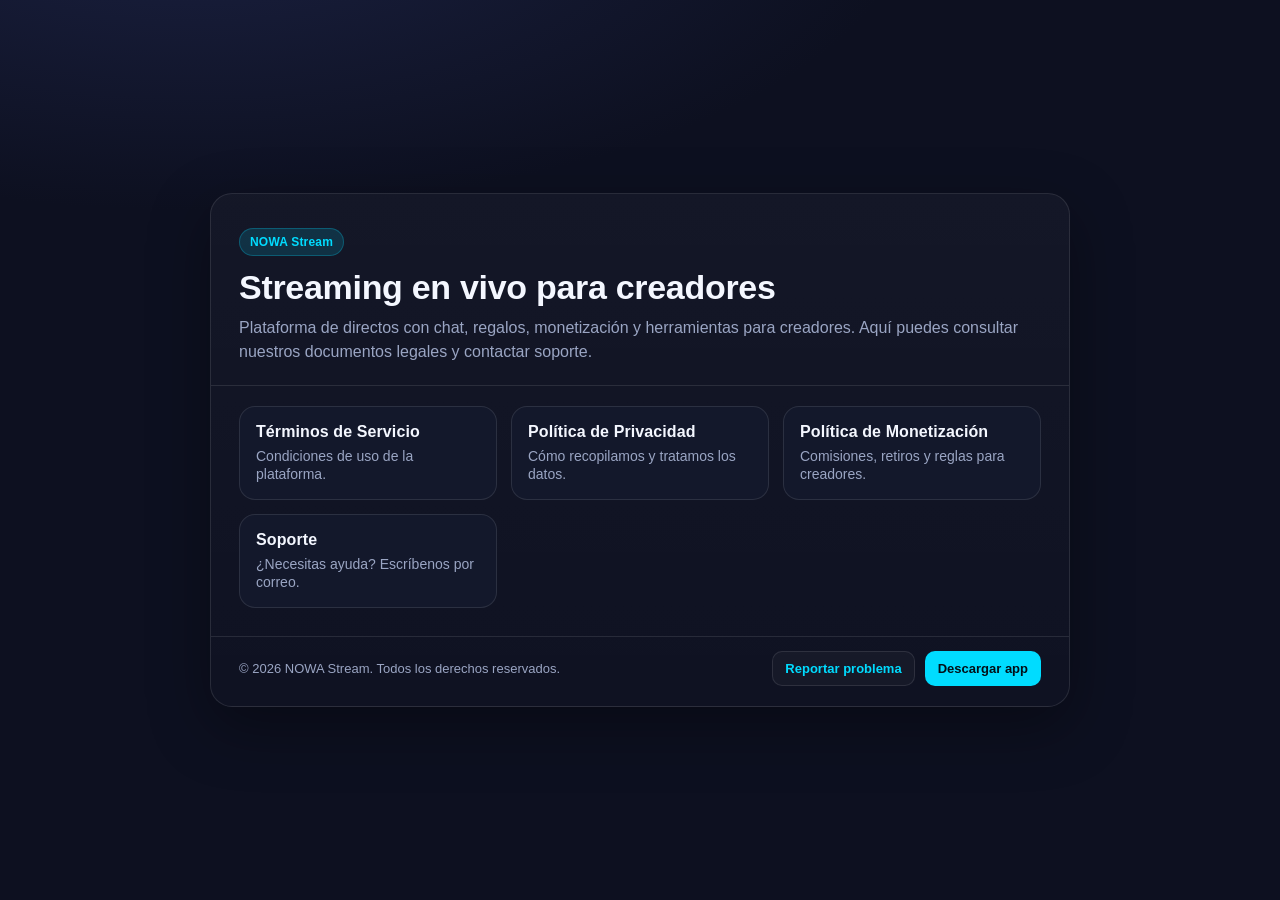
==== index.html @ 2be8fb4d "Add professional homepage index" ====
<!doctype html>
<html lang="es">
<head>
  <meta charset="utf-8" />
  <meta name="viewport" content="width=device-width,initial-scale=1" />
  <meta name="description" content="NOWA Stream - Plataforma de streaming en vivo para creadores." />
  <title>NOWA Stream</title>
  <style>
    :root{
      --bg:#0d1020;
      --panel:#13182b;
      --text:#f4f7ff;
      --muted:#9aa5c3;
      --accent:#00dcff;
      --accent-soft:rgba(0,220,255,.14);
      --stroke:rgba(255,255,255,.10);
    }
    *{box-sizing:border-box}
    html,body{margin:0;padding:0}
    body{
      font-family:-apple-system,BlinkMacSystemFont,"Segoe UI",Roboto,Inter,Helvetica,Arial,sans-serif;
      background:radial-gradient(1200px 500px at 15% -10%, #1a2040 0%, transparent 60%), var(--bg);
      color:var(--text);
      min-height:100vh;
      display:flex;
      align-items:center;
      justify-content:center;
      padding:24px;
    }
    .wrap{
      width:100%;
      max-width:860px;
      background:linear-gradient(180deg, rgba(255,255,255,.03), rgba(255,255,255,.01));
      border:1px solid var(--stroke);
      border-radius:22px;
      box-shadow:0 20px 60px rgba(0,0,0,.35);
      overflow:hidden;
    }
    .hero{
      padding:34px 28px 20px;
      border-bottom:1px solid var(--stroke);
    }
    .badge{
      display:inline-block;
      padding:6px 10px;
      border-radius:999px;
      font-size:12px;
      color:var(--accent);
      background:var(--accent-soft);
      border:1px solid rgba(0,220,255,.25);
      margin-bottom:14px;
      font-weight:600;
      letter-spacing:.2px;
    }
    h1{
      margin:0 0 10px;
      font-size:34px;
      line-height:1.05;
      letter-spacing:-.3px;
    }
    p{
      margin:0;
      color:var(--muted);
      font-size:16px;
      line-height:1.55;
    }
    .grid{
      display:grid;
      grid-template-columns:repeat(auto-fit,minmax(220px,1fr));
      gap:14px;
      padding:20px 28px 28px;
    }
    .card{
      display:block;
      text-decoration:none;
      color:var(--text);
      background:var(--panel);
      border:1px solid var(--stroke);
      border-radius:16px;
      padding:16px;
      transition:.2s ease;
    }
    .card:hover{
      transform:translateY(-2px);
      border-color:rgba(0,220,255,.45);
      box-shadow:0 10px 30px rgba(0,0,0,.25);
    }
    .card h3{
      margin:0 0 6px;
      font-size:16px;
      letter-spacing:.1px;
    }
    .card span{
      color:var(--muted);
      font-size:14px;
    }
    .foot{
      border-top:1px solid var(--stroke);
      padding:14px 28px 20px;
      color:var(--muted);
      font-size:13px;
      display:flex;
      flex-wrap:wrap;
      gap:10px;
      align-items:center;
      justify-content:space-between;
    }
    .foot a{
      color:var(--accent);
      text-decoration:none;
      font-weight:600;
    }
    .actions{
      display:flex;
      gap:10px;
      flex-wrap:wrap;
    }
    .btn{
      text-decoration:none;
      font-size:13px;
      font-weight:700;
      border-radius:10px;
      padding:9px 12px;
      border:1px solid var(--stroke);
      color:var(--text);
      background:rgba(255,255,255,.03);
    }
    .btn.primary{
      background:var(--accent);
      color:#031018;
      border-color:transparent;
    }
  </style>
</head>
<body>
  <main class="wrap">
    <section class="hero">
      <div class="badge">NOWA Stream</div>
      <h1>Streaming en vivo para creadores</h1>
      <p>
        Plataforma de directos con chat, regalos, monetización y herramientas para creadores.
        Aquí puedes consultar nuestros documentos legales y contactar soporte.
      </p>
    </section>

    <section class="grid">
      <a class="card" href="/terms">
        <h3>Términos de Servicio</h3>
        <span>Condiciones de uso de la plataforma.</span>
      </a>

      <a class="card" href="/privacy">
        <h3>Política de Privacidad</h3>
        <span>Cómo recopilamos y tratamos los datos.</span>
      </a>

      <a class="card" href="/monetization-policy">
        <h3>Política de Monetización</h3>
        <span>Comisiones, retiros y reglas para creadores.</span>
      </a>

      <a class="card" href="mailto:support@nowastream.com">
        <h3>Soporte</h3>
        <span>¿Necesitas ayuda? Escríbenos por correo.</span>
      </a>
    </section>

    <footer class="foot">
      <div>© <span id="y"></span> NOWA Stream. Todos los derechos reservados.</div>
      <div class="actions">
        <a class="btn" href="mailto:support@nowastream.com">Reportar problema</a>
        <a class="btn primary" href="#">Descargar app</a>
      </div>
    </footer>
  </main>

  <script>
    document.getElementById("y").textContent = new Date().getFullYear();
  </script>
</body>
</html>
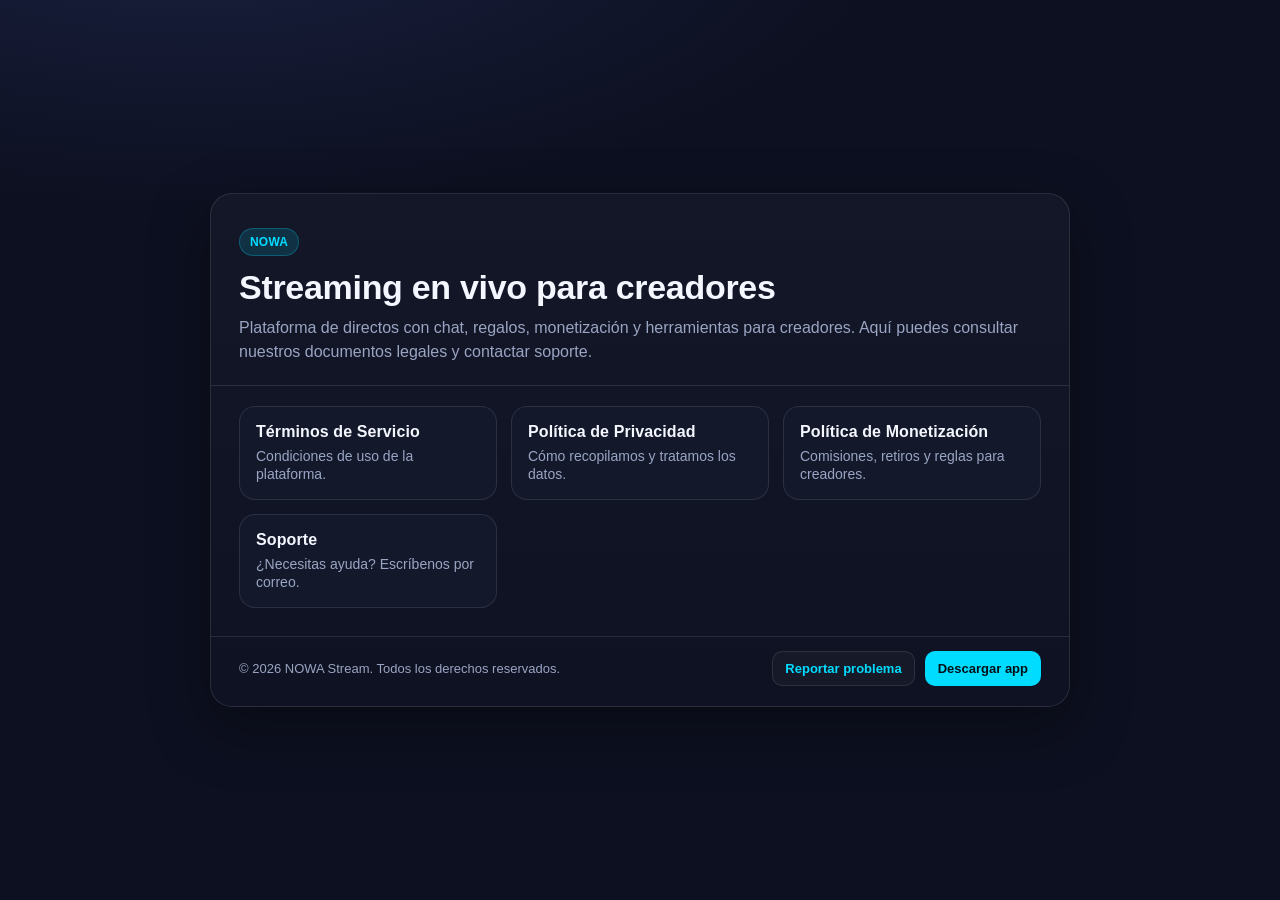
==== commit 5bfa1e20: "Update meta description and badge text in index.html" ====
--- a/index.html
+++ b/index.html
@@ -3,8 +3,8 @@
 <head>
   <meta charset="utf-8" />
   <meta name="viewport" content="width=device-width,initial-scale=1" />
-  <meta name="description" content="NOWA Stream - Plataforma de streaming en vivo para creadores." />
-  <title>NOWA Stream</title>
+  <meta name="description" content="NOWA - Plataforma de streaming en vivo para creadores." />
+  <title>NOWA</title>
   <style>
     :root{
       --bg:#0d1020;
@@ -135,7 +135,7 @@
 <body>
   <main class="wrap">
     <section class="hero">
-      <div class="badge">NOWA Stream</div>
+      <div class="badge">NOWA</div>
       <h1>Streaming en vivo para creadores</h1>
       <p>
         Plataforma de directos con chat, regalos, monetización y herramientas para creadores.
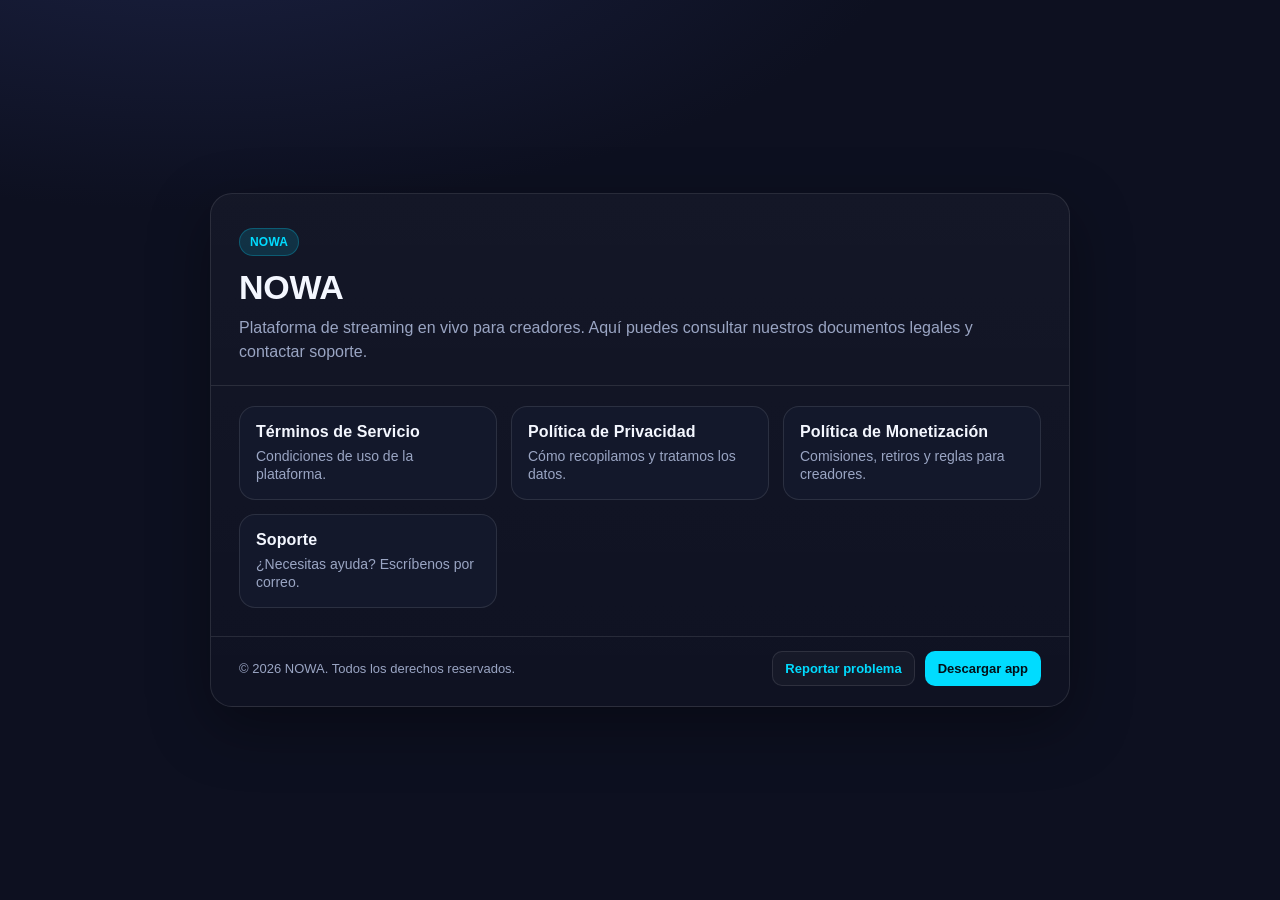
==== commit a21b0365: "Update branding and text in index.html" ====
--- a/index.html
+++ b/index.html
@@ -136,9 +136,9 @@
   <main class="wrap">
     <section class="hero">
       <div class="badge">NOWA</div>
-      <h1>Streaming en vivo para creadores</h1>
+      <h1>NOWA</h1>
       <p>
-        Plataforma de directos con chat, regalos, monetización y herramientas para creadores.
+        Plataforma de streaming en vivo para creadores.
         Aquí puedes consultar nuestros documentos legales y contactar soporte.
       </p>
     </section>
@@ -166,7 +166,7 @@
     </section>
 
     <footer class="foot">
-      <div>© <span id="y"></span> NOWA Stream. Todos los derechos reservados.</div>
+      <div>© <span id="y"></span> NOWA. Todos los derechos reservados.</div>
       <div class="actions">
         <a class="btn" href="mailto:support@nowastream.com">Reportar problema</a>
         <a class="btn primary" href="#">Descargar app</a>
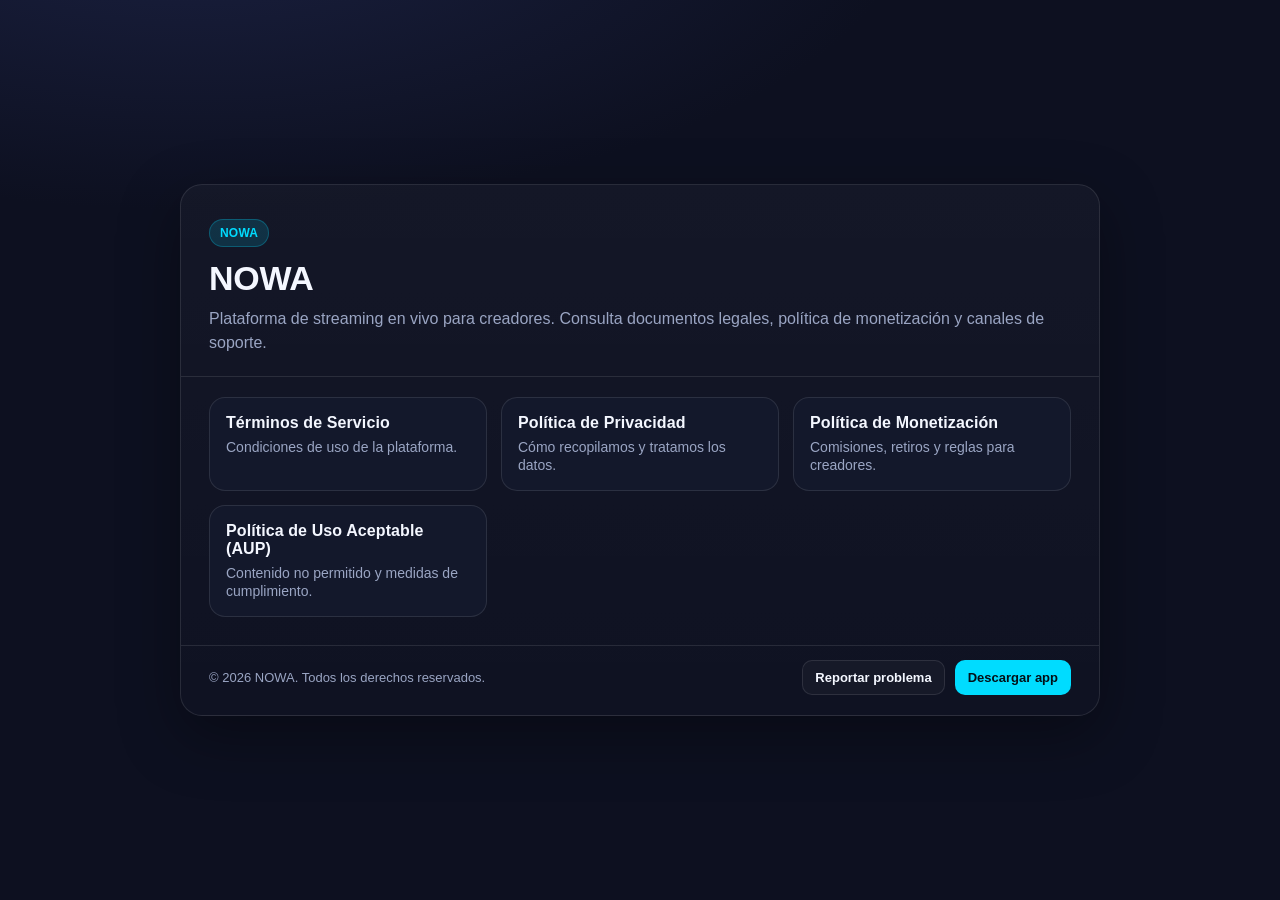
==== commit 1fab127e: "Update layout and links in index.html" ====
--- a/index.html
+++ b/index.html
@@ -29,7 +29,7 @@
     }
     .wrap{
       width:100%;
-      max-width:860px;
+      max-width:920px;
       background:linear-gradient(180deg, rgba(255,255,255,.03), rgba(255,255,255,.01));
       border:1px solid var(--stroke);
       border-radius:22px;
@@ -105,11 +105,6 @@
       align-items:center;
       justify-content:space-between;
     }
-    .foot a{
-      color:var(--accent);
-      text-decoration:none;
-      font-weight:600;
-    }
     .actions{
       display:flex;
       gap:10px;
@@ -139,37 +134,37 @@
       <h1>NOWA</h1>
       <p>
         Plataforma de streaming en vivo para creadores.
-        Aquí puedes consultar nuestros documentos legales y contactar soporte.
+        Consulta documentos legales, política de monetización y canales de soporte.
       </p>
     </section>
 
     <section class="grid">
-      <a class="card" href="/terms">
+      <a class="card" href="/terms.html">
         <h3>Términos de Servicio</h3>
         <span>Condiciones de uso de la plataforma.</span>
       </a>
 
-      <a class="card" href="/privacy">
+      <a class="card" href="/privacy.html">
         <h3>Política de Privacidad</h3>
         <span>Cómo recopilamos y tratamos los datos.</span>
       </a>
 
-      <a class="card" href="/monetization-policy">
+      <a class="card" href="/monetization-policy.html">
         <h3>Política de Monetización</h3>
         <span>Comisiones, retiros y reglas para creadores.</span>
       </a>
 
-      <a class="card" href="mailto:support@nowastream.com">
-        <h3>Soporte</h3>
-        <span>¿Necesitas ayuda? Escríbenos por correo.</span>
+      <a class="card" href="/aup.html">
+        <h3>Política de Uso Aceptable (AUP)</h3>
+        <span>Contenido no permitido y medidas de cumplimiento.</span>
       </a>
     </section>
 
     <footer class="foot">
       <div>© <span id="y"></span> NOWA. Todos los derechos reservados.</div>
       <div class="actions">
-        <a class="btn" href="mailto:support@nowastream.com">Reportar problema</a>
-        <a class="btn primary" href="#">Descargar app</a>
+        <a class="btn" href="mailto:livenowa3@gmail.com">Reportar problema</a>
+        <a class="btn primary" href="https://testflight.apple.com/join/nRcrhQyZ" target="_blank" rel="noopener noreferrer">Descargar app</a>
       </div>
     </footer>
   </main>
